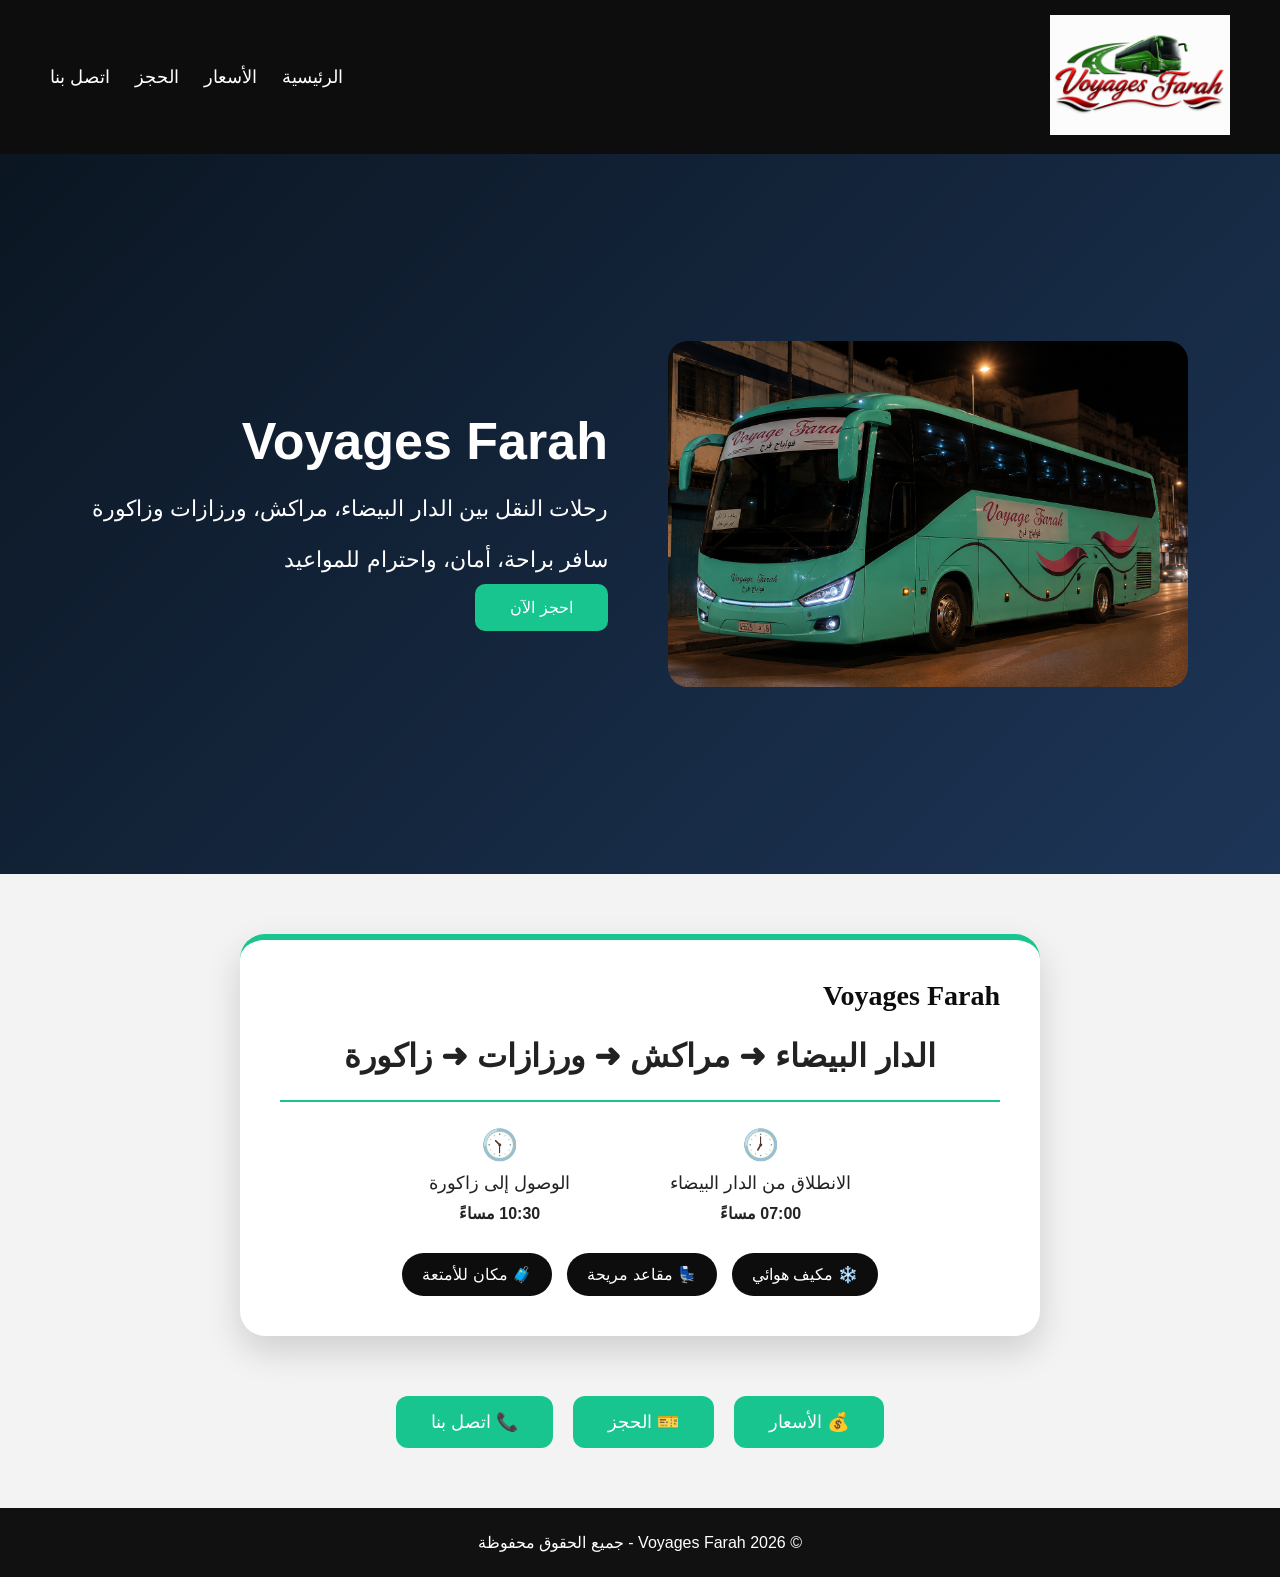
==== index.html @ c78483ba "Update index.html" ====
<!DOCTYPE html>
<html lang="ar" dir="rtl">

<head>

<meta charset="UTF-8">

<meta name="viewport" content="width=device-width, initial-scale=1.0">


<title>Voyages Farah - كازا مراكش ورزازات زاكورة</title>


<meta name="description" content="Voyages Farah شركة نقل المسافرين بين الدار البيضاء ومراكش وورزازات وزاكورة. رحلات مريحة، آمنة ومكيفة.">


<meta name="keywords" content="Voyages Farah, سفر كازا زاكورة, الدار البيضاء زاكورة, مراكش ورزازات, نقل المسافرين">


<meta name="author" content="Voyages Farah">


<link rel="stylesheet" href="style.css">

</head>


<body>


<header>

<div class="logo">
<img src="logo.png" alt="Voyages Farah">
</div>


<nav>

<ul>

<li><a href="#">الرئيسية</a></li>

<li><a href="#" onclick="showInfo('prices')">الأسعار</a></li>

<li><a href="#" onclick="showInfo('booking')">الحجز</a></li>

<li><a href="#" onclick="showInfo('contact')">اتصل بنا</a></li>

</ul>

</nav>

</header>




<section class="hero">


<img src="bus.png" alt="حافلة Voyages Farah للنقل">


<div class="hero-text">


<h1>Voyages Farah</h1>


<p>
رحلات النقل بين الدار البيضاء، مراكش، ورزازات وزاكورة
</p>


<p>
سافر براحة، أمان، واحترام للمواعيد
</p>



<a href="#" class="btn" onclick="showInfo('booking')">
احجز الآن
</a>


</div>


</section>






<section class="trip-card">


<div class="company-name">
Voyages Farah
</div>



<h2>
الدار البيضاء ➜ مراكش ➜ ورزازات ➜ زاكورة
</h2>



<div class="line"></div>



<div class="trip-info">


<div>

<span>🕖</span>

<p>الانطلاق من الدار البيضاء</p>

<strong>07:00 مساءً</strong>

</div>



<div>

<span>🕥</span>

<p>الوصول إلى زاكورة</p>

<strong>10:30 مساءً</strong>

</div>



</div>




<div class="features">


<span>❄️ مكيف هوائي</span>

<span>💺 مقاعد مريحة</span>

<span>🧳 مكان للأمتعة</span>


</div>


</section>






<section class="buttons">


<button onclick="showInfo('prices')">
💰 الأسعار
</button>



<button onclick="showInfo('booking')">
🎫 الحجز
</button>



<button onclick="showInfo('contact')">
📞 اتصل بنا
</button>



</section>






<div id="infoBox" class="info-box"></div>





<footer>

<p>
© 2026 Voyages Farah - جميع الحقوق محفوظة
</p>

</footer>







<script>


function showInfo(type){


let box=document.getElementById("infoBox");



if(type==="prices"){

box.innerHTML=`

<h3>💰 الأسعار</h3>

<p>
320 درهم بالنسبة للمتنقل من مدينة الدار البيضاء الى مدينة زاكورة, اما المتنقل عبر المدن التي تمر عليها الحافلة (مراكش - ورزازات - أكدز - تينزولين) فتختلف الأسعار حسب المسافة بين المدينتين.
</p>

`;

}



if(type==="booking"){


box.innerHTML=`

<h3>🎫 الحجز</h3>

<p>
لحجز مكانكم المرجو التواصل معنا
</p>

<p>
💬 واتساب: رقم الواتساب
</p>

<p>
📞 مكالمة: رقم الهاتف
</p>

`;

}




if(type==="contact"){


box.innerHTML=`

<h3>📞 اتصل بنا</h3>

<p>
اختار طريقة التواصل:
</p>

<p>
📞 مكالمة هاتفية
</p>

<p>
💬 واتساب
</p>

`;

}



box.style.display="block";


box.scrollIntoView({

behavior:"smooth"

});


}



</script>



</body>

</html>
---- style.css ----
*{
    margin:0;
    padding:0;
    box-sizing:border-box;
}

body{
    font-family:Arial, sans-serif;
    background:#f3f3f3;
    color:#222;
    direction:rtl;
}


/* الهيدر */

header{
    background:#0d0d0d;
    display:flex;
    justify-content:space-between;
    align-items:center;
    padding:15px 50px;
    position:sticky;
    top:0;
    z-index:10;
}

.logo img{
    width:180px;
}

nav ul{
    list-style:none;
    display:flex;
    gap:25px;
}

nav a{
    color:white;
    text-decoration:none;
    font-size:18px;
}


/* الواجهة */

.hero{
    min-height:80vh;
    display:flex;
    justify-content:center;
    align-items:center;
    gap:60px;
    padding:60px;
    background:linear-gradient(135deg,#0b1622,#1d3557);
    color:white;
    flex-wrap:wrap;
}

.hero img{
    width:520px;
    max-width:100%;
    border-radius:20px;
}

.hero-text h1{
    font-size:52px;
}

.hero-text p{
    font-size:22px;
    margin:25px 0;
}

.btn{
    background:#18c58f;
    color:white;
    padding:15px 35px;
    border-radius:10px;
    text-decoration:none;
}


/* بطاقة الرحلة */

.trip-card{

    width:90%;
    max-width:800px;

    margin:60px auto;

    background:white;

    padding:40px;

    border-radius:25px;

    box-shadow:0 15px 35px rgba(0,0,0,.15);

    border-top:6px solid #18c58f;

}



.company-name{

    text-align:right;

    font-size:28px;

    font-weight:bold;

    font-family:Georgia,serif;

    color:#0d0d0d;

    margin-bottom:25px;

}



.trip-card h2{

    text-align:center;

    font-size:32px;

    margin-bottom:25px;

}



.line{

    height:2px;

    background:#18c58f;

    margin:25px 0;

}



.trip-info{

    display:flex;

    justify-content:center;

    gap:80px;

    text-align:center;

}



.trip-info span{

    font-size:30px;

}


.trip-info p{

    margin:10px;

    font-size:18px;

}



.features{

    display:flex;

    justify-content:center;

    gap:15px;

    flex-wrap:wrap;

    margin-top:30px;

}



.features span{

    background:#0d0d0d;

    color:white;

    padding:12px 20px;

    border-radius:30px;

}



/* الأزرار */

.buttons{

    display:flex;

    justify-content:center;

    gap:20px;

    flex-wrap:wrap;

}



.buttons button{

    background:#18c58f;

    color:white;

    border:none;

    padding:15px 35px;

    border-radius:12px;

    font-size:18px;

    cursor:pointer;

}



/* المعلومات */

.info-box{

    display:none;

    width:90%;

    max-width:600px;

    margin:30px auto;

    background:white;

    padding:30px;

    border-radius:20px;

    text-align:center;

    box-shadow:0 10px 25px rgba(0,0,0,.15);

}



/* الفوتر */

footer{

    background:#111;

    color:white;

    text-align:center;

    padding:25px;

    margin-top:60px;

}



/* الهاتف */

@media(max-width:900px){

header{

flex-direction:column;

gap:20px;

}


nav ul{

flex-direction:column;

text-align:center;

}


.hero{

padding:30px;

}


.trip-info{

flex-direction:column;

gap:20px;

}

}
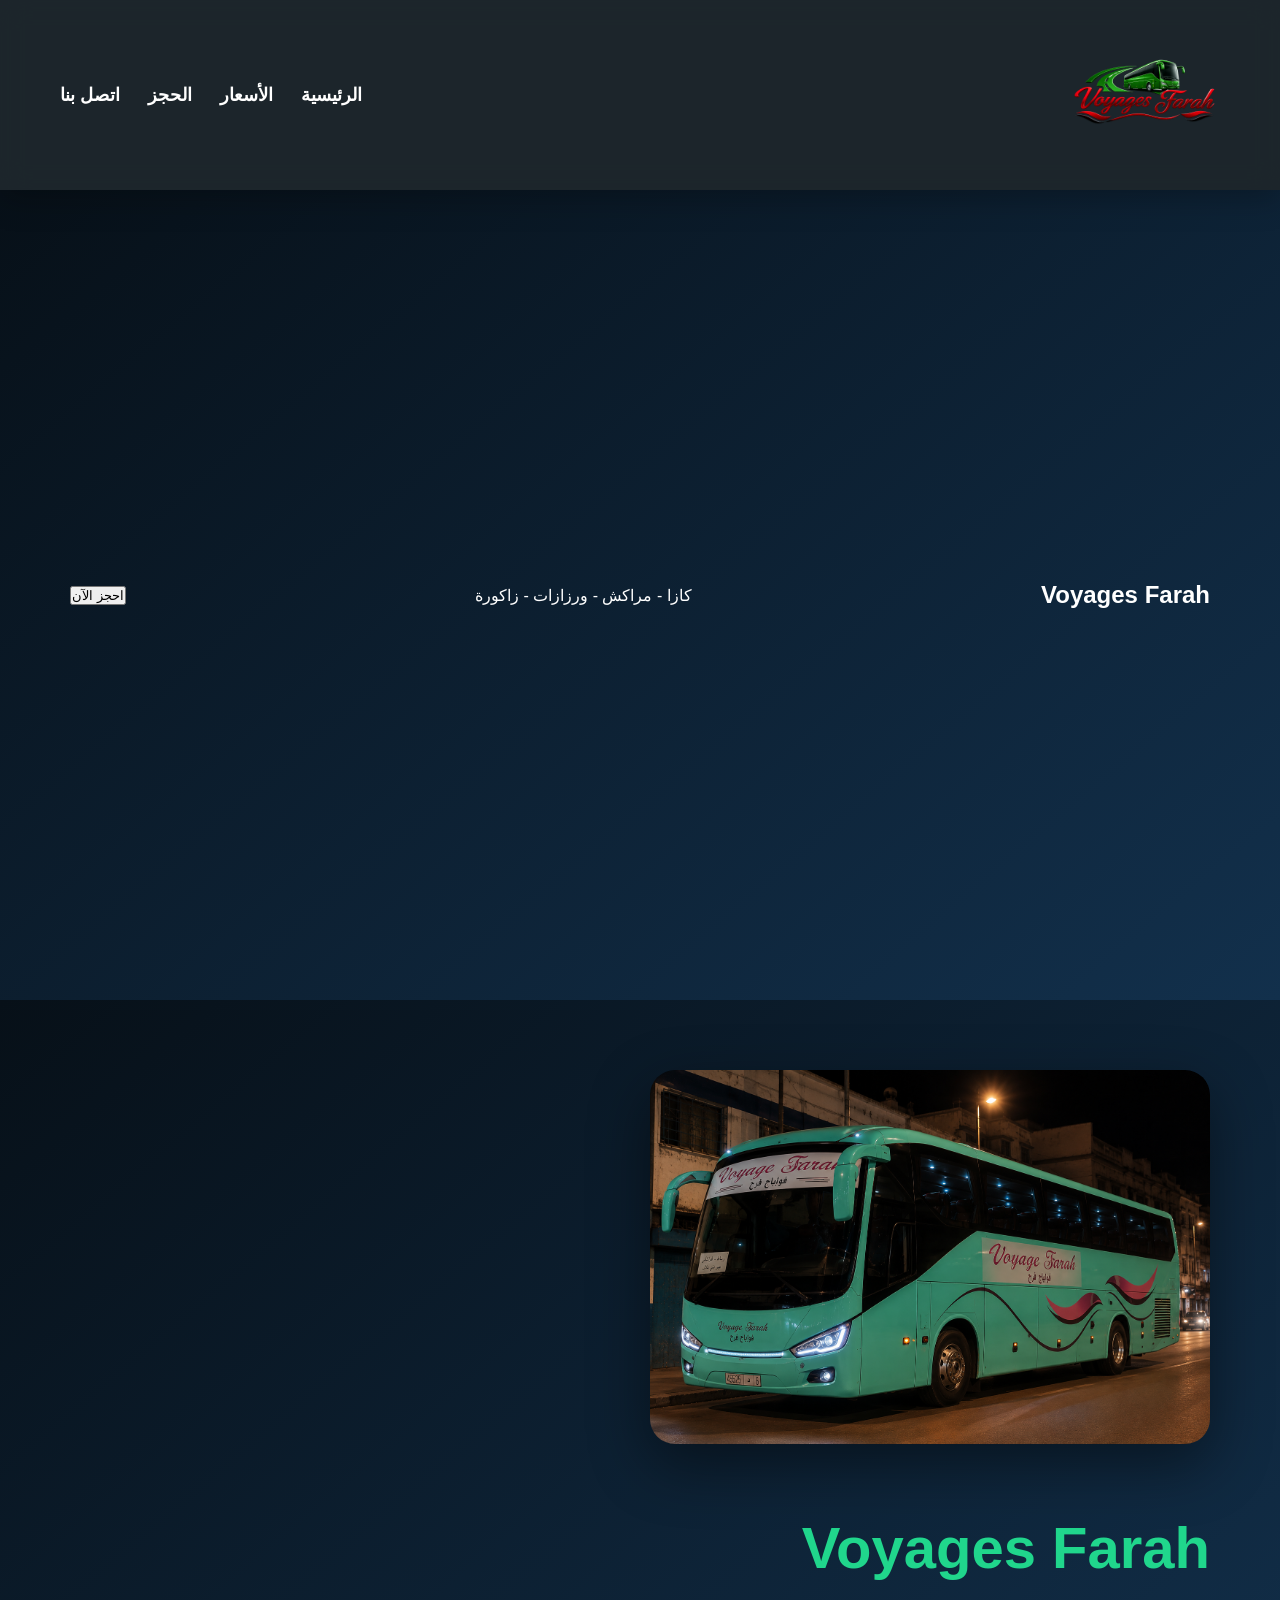
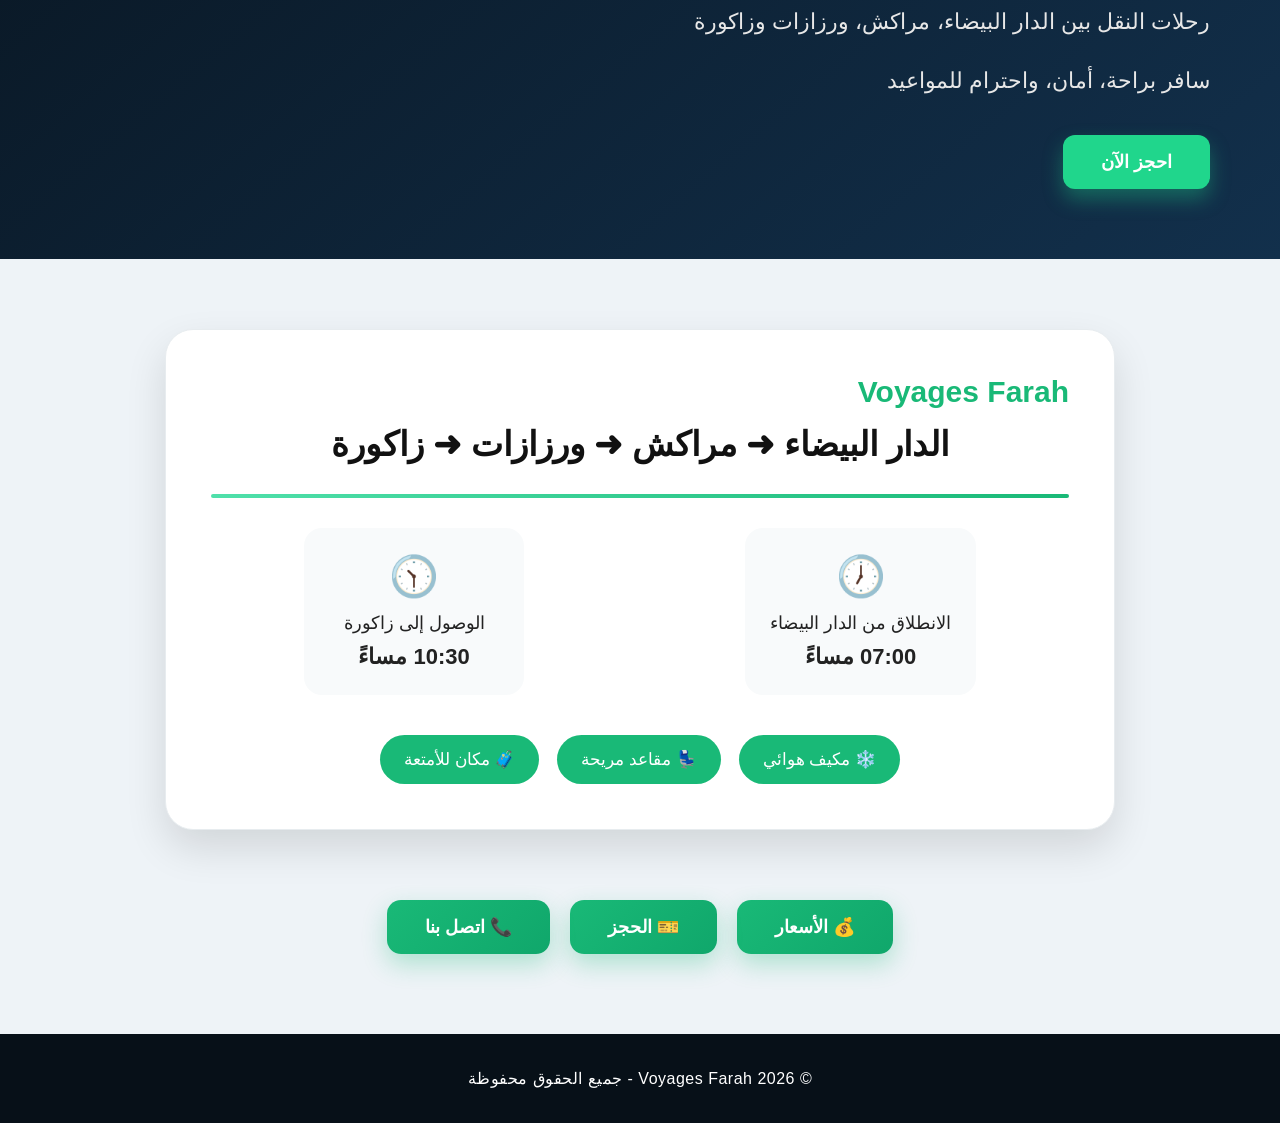
==== commit 33bafcd3: "Update index.html" ====
--- a/index.html
+++ b/index.html
@@ -7,26 +7,21 @@
 
 <meta name="viewport" content="width=device-width, initial-scale=1.0">
 
-
 <title>Voyages Farah - كازا مراكش ورزازات زاكورة</title>
 
-
 <meta name="description" content="Voyages Farah شركة نقل المسافرين بين الدار البيضاء ومراكش وورزازات وزاكورة. رحلات مريحة، آمنة ومكيفة.">
 
-
 <meta name="keywords" content="Voyages Farah, سفر كازا زاكورة, الدار البيضاء زاكورة, مراكش ورزازات, نقل المسافرين">
 
-
 <meta name="author" content="Voyages Farah">
 
+<link rel="icon" type="image/png" href="favicon.png">
 
 <link rel="stylesheet" href="style.css">
 
 </head>
 
-
 <body>
-
 
 <header>
 
@@ -34,7 +29,6 @@
 <img src="logo.png" alt="Voyages Farah">
 </div>
 
-
 <nav>
 
 <ul>
@@ -52,153 +46,96 @@
 </nav>
 
 </header>
-
-
-
-
 <section class="hero">
 
+<h1>Voyages Farah</h1>
+
+<p>كازا - مراكش - ورزازات - زاكورة</p>
+
+<button>احجز الآن</button>
+
+</section>
+
+<section class="hero">
 
 <img src="bus.png" alt="حافلة Voyages Farah للنقل">
 
-
 <div class="hero-text">
 
-
 <h1>Voyages Farah</h1>
 
-
 <p>
 رحلات النقل بين الدار البيضاء، مراكش، ورزازات وزاكورة
 </p>
 
-
 <p>
 سافر براحة، أمان، واحترام للمواعيد
 </p>
-
-
 
 <a href="#" class="btn" onclick="showInfo('booking')">
 احجز الآن
 </a>
 
-
-</div>
-
-
-</section>
-
-
-
-
-
+</div>
+
+</section>
 
 <section class="trip-card">
-
 
 <div class="company-name">
 Voyages Farah
 </div>
-
-
 
 <h2>
 الدار البيضاء ➜ مراكش ➜ ورزازات ➜ زاكورة
 </h2>
 
-
-
 <div class="line"></div>
 
-
-
 <div class="trip-info">
 
-
 <div>
-
 <span>🕖</span>
-
 <p>الانطلاق من الدار البيضاء</p>
-
 <strong>07:00 مساءً</strong>
-
-</div>
-
-
+</div>
 
 <div>
-
 <span>🕥</span>
-
 <p>الوصول إلى زاكورة</p>
-
 <strong>10:30 مساءً</strong>
-
-</div>
-
-
-
-</div>
-
-
-
+</div>
+
+</div>
 
 <div class="features">
 
-
 <span>❄️ مكيف هوائي</span>
-
 <span>💺 مقاعد مريحة</span>
-
 <span>🧳 مكان للأمتعة</span>
 
-
-</div>
-
-
-</section>
-
-
-
-
-
+</div>
+
+</section>
 
 <section class="buttons">
-
 
 <button onclick="showInfo('prices')">
 💰 الأسعار
 </button>
 
-
-
 <button onclick="showInfo('booking')">
 🎫 الحجز
 </button>
 
-
-
 <button onclick="showInfo('contact')">
 📞 اتصل بنا
 </button>
 
-
-
-</section>
-
-
-
-
-
+</section>
 
 <div id="infoBox" class="info-box"></div>
 
-
-
-
-
 <footer>
 
 <p>
@@ -207,22 +144,12 @@
 
 </footer>
 
-
-
-
-
-
-
 <script>
 
-
 function showInfo(type){
 
-
 let box=document.getElementById("infoBox");
 
-
-
 if(type==="prices"){
 
 box.innerHTML=`
@@ -230,18 +157,15 @@
 <h3>💰 الأسعار</h3>
 
 <p>
-320 درهم بالنسبة للمتنقل من مدينة الدار البيضاء الى مدينة زاكورة, اما المتنقل عبر المدن التي تمر عليها الحافلة (مراكش - ورزازات - أكدز - تينزولين) فتختلف الأسعار حسب المسافة بين المدينتين.
+320 درهم بالنسبة للمتنقل من مدينة الدار البيضاء إلى مدينة زاكورة، أما المتنقل عبر المدن التي تمر عليها الحافلة (مراكش - ورزازات - أكدز - تينزولين) فتختلف الأسعار حسب المسافة بين المدينتين.
 </p>
 
 `;
 
 }
 
-
-
 if(type==="booking"){
 
-
 box.innerHTML=`
 
 <h3>🎫 الحجز</h3>
@@ -262,12 +186,8 @@
 
 }
 
-
-
-
 if(type==="contact"){
 
-
 box.innerHTML=`
 
 <h3>📞 اتصل بنا</h3>
@@ -288,26 +208,16 @@
 
 }
 
-
-
 box.style.display="block";
 
-
 box.scrollIntoView({
-
 behavior:"smooth"
-
 });
 
-
-}
-
-
+}
 
 </script>
 
-
-
 </body>
 
 </html>
--- a/style.css
+++ b/style.css
@@ -1,326 +1,724 @@
+/* ===========================
+   RESET
+=========================== */
+
 *{
     margin:0;
     padding:0;
     box-sizing:border-box;
 }
 
+html{
+    scroll-behavior:smooth;
+}
+
 body{
-    font-family:Arial, sans-serif;
-    background:#f3f3f3;
+    font-family:Arial,sans-serif;
+    direction:rtl;
+    background:#eef3f7;
     color:#222;
-    direction:rtl;
-}
-
-
-/* الهيدر */
+    overflow-x:hidden;
+}
+
+/* ===========================
+   HEADER
+=========================== */
 
 header{
-    background:#0d0d0d;
+
+    position:sticky;
+    top:0;
+    z-index:999;
+
     display:flex;
     justify-content:space-between;
     align-items:center;
-    padding:15px 50px;
-    position:sticky;
-    top:0;
-    z-index:10;
+
+    padding:18px 60px;
+
+    background:rgba(10,20,25,.92);
+
+    backdrop-filter:blur(14px);
+
+    box-shadow:0 8px 30px rgba(0,0,0,.25);
+
 }
 
 .logo img{
-    width:180px;
-}
+    width:150px;
+    height:150px;
+    object-fit:contain;
+    transition:.4s;
+}
+
+.logo img:hover{
+    transform:scale(1.05);
+}
+
 
 nav ul{
     list-style:none;
     display:flex;
-    gap:25px;
+    gap:28px;
+    flex-direction:row;
+    align-items:center;
+    padding:0;
 }
 
 nav a{
+
     color:white;
+
     text-decoration:none;
+
     font-size:18px;
-}
-
-
-/* الواجهة */
+
+    font-weight:bold;
+
+    transition:.35s;
+
+    position:relative;
+
+}
+
+nav a:hover{
+
+    color:#20d68c;
+
+}
+
+nav a::after{
+
+    content:"";
+
+    position:absolute;
+
+    bottom:-8px;
+    right:0;
+
+    width:0;
+
+    height:3px;
+
+    background:#20d68c;
+
+    transition:.35s;
+
+}
+
+nav a:hover::after{
+
+    width:100%;
+
+}
+
+/* ===========================
+   HERO
+=========================== */
 
 .hero{
-    min-height:80vh;
+
+    min-height:90vh;
+
     display:flex;
+
+    align-items:center;
+
+    justify-content:space-between;
+
+    gap:70px;
+
+    padding:70px;
+
+    background:
+    linear-gradient(140deg,#071018,#12304c);
+
+    color:white;
+
+    flex-wrap:wrap;
+
+}
+
+.hero img{
+
+    width:560px;
+
+    max-width:100%;
+
+    border-radius:25px;
+
+    filter:drop-shadow(0 20px 30px rgba(0,0,0,.45));
+
+    transition:.5s;
+
+}
+
+.hero img:hover{
+
+    transform:translateY(-10px);
+
+}
+
+.hero-text{
+
+    max-width:520px;
+
+}
+
+.hero-text h1{
+
+    font-size:58px;
+
+    margin-bottom:20px;
+
+    color:#20d68c;
+
+}
+
+.hero-text p{
+
+    font-size:22px;
+
+    line-height:1.9;
+
+    margin-bottom:18px;
+
+    color:#e7e7e7;
+
+}
+
+.btn{
+
+    display:inline-block;
+
+    margin-top:15px;
+
+    background:#20d68c;
+
+    color:white;
+
+    text-decoration:none;
+
+    padding:16px 38px;
+
+    border-radius:12px;
+
+    font-size:18px;
+
+    font-weight:bold;
+
+    transition:.35s;
+
+    box-shadow:0 10px 20px rgba(32,214,140,.35);
+
+}
+
+.btn:hover{
+
+    transform:translateY(-4px);
+
+    background:#15bf78;
+
+}
+/* ===========================
+   TRIP CARD
+=========================== */
+
+.trip-card{
+
+    width:92%;
+    max-width:950px;
+
+    margin:70px auto;
+
+    background:#ffffff;
+
+    border-radius:28px;
+
+    padding:45px;
+
+    box-shadow:0 18px 40px rgba(0,0,0,.12);
+
+    border:1px solid #e7ecef;
+
+    transition:.35s;
+
+}
+
+.trip-card:hover{
+
+    transform:translateY(-8px);
+
+    box-shadow:0 22px 45px rgba(0,0,0,.18);
+
+}
+
+.company-name{
+
+    font-size:30px;
+
+    font-weight:bold;
+
+    color:#19b977;
+
+    margin-bottom:15px;
+
+}
+
+.trip-card h2{
+
+    text-align:center;
+
+    font-size:34px;
+
+    color:#111;
+
+    margin-bottom:25px;
+
+}
+
+.line{
+
+    width:100%;
+
+    height:4px;
+
+    background:linear-gradient(to left,#19b977,#4fe0aa);
+
+    border-radius:20px;
+
+    margin:30px 0;
+
+}
+
+.trip-info{
+
+    display:flex;
+
+    justify-content:space-around;
+
+    align-items:center;
+
+    gap:35px;
+
+    text-align:center;
+
+    flex-wrap:wrap;
+
+}
+
+.trip-info div{
+
+    background:#f8fafb;
+
+    padding:25px;
+
+    border-radius:18px;
+
+    min-width:220px;
+
+    transition:.35s;
+
+}
+
+.trip-info div:hover{
+
+    background:#19b977;
+
+    color:white;
+
+    transform:translateY(-6px);
+
+}
+
+.trip-info span{
+
+    font-size:40px;
+
+    display:block;
+
+    margin-bottom:12px;
+
+}
+
+.trip-info p{
+
+    font-size:18px;
+
+    margin-bottom:10px;
+
+}
+
+.trip-info strong{
+
+    font-size:22px;
+
+}
+
+.features{
+
+    display:flex;
+
     justify-content:center;
+
+    gap:18px;
+
+    flex-wrap:wrap;
+
+    margin-top:40px;
+
+}
+
+.features span{
+
+    background:#19b977;
+
+    color:white;
+
+    padding:14px 24px;
+
+    border-radius:50px;
+
+    font-size:17px;
+
+    transition:.3s;
+
+}
+
+.features span:hover{
+
+    background:#111;
+
+}
+
+/* ===========================
+   BUTTONS
+=========================== */
+
+.buttons{
+
+    margin-top:50px;
+
+    display:flex;
+
+    justify-content:center;
+
+    gap:20px;
+
+    flex-wrap:wrap;
+
+}
+
+.buttons button{
+
+    background:linear-gradient(135deg,#19b977,#10a76b);
+
+    color:white;
+
+    border:none;
+
+    border-radius:14px;
+
+    padding:16px 38px;
+
+    font-size:18px;
+
+    font-weight:bold;
+
+    cursor:pointer;
+
+    transition:.35s;
+
+    box-shadow:0 10px 25px rgba(25,185,119,.30);
+
+}
+
+.buttons button:hover{
+
+    transform:translateY(-5px);
+
+    background:#111;
+
+}
+
+/* ===========================
+   INFO BOX
+=========================== */
+
+.info-box{
+
+    display:none;
+
+    width:92%;
+
+    max-width:700px;
+
+    margin:40px auto;
+
+    background:white;
+
+    border-radius:24px;
+
+    padding:35px;
+
+    box-shadow:0 18px 40px rgba(0,0,0,.15);
+
+    line-height:2;
+
+    text-align:center;
+
+}
+
+.info-box h3{
+
+    color:#19b977;
+
+    margin-bottom:18px;
+
+    font-size:30px;
+
+}
+/* ===========================
+   FOOTER
+=========================== */
+
+footer{
+
+    margin-top:80px;
+
+    background:#071018;
+
+    color:white;
+
+    text-align:center;
+
+    padding:35px 20px;
+
+    font-size:16px;
+
+    letter-spacing:.5px;
+
+}
+
+/* ===========================
+   SCROLLBAR
+=========================== */
+
+::-webkit-scrollbar{
+
+    width:10px;
+
+}
+
+::-webkit-scrollbar-track{
+
+    background:#e8ecef;
+
+}
+
+::-webkit-scrollbar-thumb{
+
+    background:#19b977;
+
+    border-radius:20px;
+
+}
+
+::-webkit-scrollbar-thumb:hover{
+
+    background:#0f9c64;
+
+}
+
+/* ===========================
+   ANIMATIONS
+=========================== */
+
+.hero,
+.trip-card,
+.buttons,
+.info-box{
+
+    animation:fadeUp .8s ease;
+
+}
+
+@keyframes fadeUp{
+
+    from{
+
+        opacity:0;
+
+        transform:translateY(40px);
+
+    }
+
+    to{
+
+        opacity:1;
+
+        transform:translateY(0);
+
+    }
+
+}
+
+/* ===========================
+   MOBILE
+=========================== */
+
+@media(max-width:900px){
+
+header{
+
+    flex-direction:column;
+
+    gap:18px;
+
+    padding:20px;
+
+}
+
+.logo img{
+
+    width:150px;
+
+}
+
+nav ul{
+
+    flex-direction:column;
+
     align-items:center;
-    gap:60px;
-    padding:60px;
-    background:linear-gradient(135deg,#0b1622,#1d3557);
-    color:white;
-    flex-wrap:wrap;
+
+    gap:15px;
+
+}
+
+.hero{
+
+    padding:40px 20px;
+
+    text-align:center;
+
+    justify-content:center;
+
 }
 
 .hero img{
-    width:520px;
-    max-width:100%;
-    border-radius:20px;
+
+    width:100%;
+
+    max-width:420px;
+
 }
 
 .hero-text h1{
-    font-size:52px;
+
+    font-size:42px;
+
 }
 
 .hero-text p{
+
+    font-size:19px;
+
+}
+
+.trip-card{
+
+    padding:28px;
+
+}
+
+.trip-card h2{
+
+    font-size:26px;
+
+}
+
+.trip-info{
+
+    flex-direction:column;
+
+}
+
+.trip-info div{
+
+    width:100%;
+
+}
+
+.features{
+
+    gap:12px;
+
+}
+
+.features span{
+
+    width:100%;
+
+    text-align:center;
+
+}
+
+.buttons{
+
+    flex-direction:column;
+
+    align-items:center;
+
+}
+
+.buttons button{
+
+    width:90%;
+
+}
+
+.info-box{
+
+    width:95%;
+
+    padding:25px;
+
+}
+
+}
+
+@media(max-width:500px){
+
+.hero-text h1{
+
+    font-size:34px;
+
+}
+
+.hero-text p{
+
+    font-size:17px;
+
+}
+
+.btn{
+
+    width:100%;
+
+    text-align:center;
+
+}
+
+.company-name{
+
+    font-size:24px;
+
+}
+
+.trip-card h2{
+
     font-size:22px;
-    margin:25px 0;
-}
-
-.btn{
-    background:#18c58f;
-    color:white;
-    padding:15px 35px;
-    border-radius:10px;
-    text-decoration:none;
-}
-
-
-/* بطاقة الرحلة */
-
-.trip-card{
-
-    width:90%;
-    max-width:800px;
-
-    margin:60px auto;
-
-    background:white;
-
-    padding:40px;
-
-    border-radius:25px;
-
-    box-shadow:0 15px 35px rgba(0,0,0,.15);
-
-    border-top:6px solid #18c58f;
-
-}
-
-
-
-.company-name{
-
-    text-align:right;
-
-    font-size:28px;
-
-    font-weight:bold;
-
-    font-family:Georgia,serif;
-
-    color:#0d0d0d;
-
-    margin-bottom:25px;
-
-}
-
-
-
-.trip-card h2{
-
-    text-align:center;
-
-    font-size:32px;
-
-    margin-bottom:25px;
-
-}
-
-
-
-.line{
-
-    height:2px;
-
-    background:#18c58f;
-
-    margin:25px 0;
-
-}
-
-
-
-.trip-info{
-
-    display:flex;
-
-    justify-content:center;
-
-    gap:80px;
-
-    text-align:center;
-
-}
-
-
-
-.trip-info span{
-
-    font-size:30px;
-
-}
-
-
-.trip-info p{
-
-    margin:10px;
-
-    font-size:18px;
-
-}
-
-
-
-.features{
-
-    display:flex;
-
-    justify-content:center;
-
-    gap:15px;
-
-    flex-wrap:wrap;
-
-    margin-top:30px;
-
-}
-
-
-
-.features span{
-
-    background:#0d0d0d;
-
-    color:white;
-
-    padding:12px 20px;
-
-    border-radius:30px;
-
-}
-
-
-
-/* الأزرار */
-
-.buttons{
-
-    display:flex;
-
-    justify-content:center;
-
-    gap:20px;
-
-    flex-wrap:wrap;
-
-}
-
-
-
-.buttons button{
-
-    background:#18c58f;
-
-    color:white;
-
-    border:none;
-
-    padding:15px 35px;
-
-    border-radius:12px;
-
-    font-size:18px;
-
-    cursor:pointer;
-
-}
-
-
-
-/* المعلومات */
-
-.info-box{
-
-    display:none;
-
-    width:90%;
-
-    max-width:600px;
-
-    margin:30px auto;
-
-    background:white;
-
-    padding:30px;
-
-    border-radius:20px;
-
-    text-align:center;
-
-    box-shadow:0 10px 25px rgba(0,0,0,.15);
-
-}
-
-
-
-/* الفوتر */
-
-footer{
-
-    background:#111;
-
-    color:white;
-
-    text-align:center;
-
-    padding:25px;
-
-    margin-top:60px;
-
-}
-
-
-
-/* الهاتف */
-
-@media(max-width:900px){
-
-header{
-
-flex-direction:column;
-
-gap:20px;
-
-}
-
-
-nav ul{
-
-flex-direction:column;
-
-text-align:center;
-
-}
-
-
-.hero{
-
-padding:30px;
-
-}
-
-
-.trip-info{
-
-flex-direction:column;
-
-gap:20px;
-
-}
-
-}
+
+}
+
+}
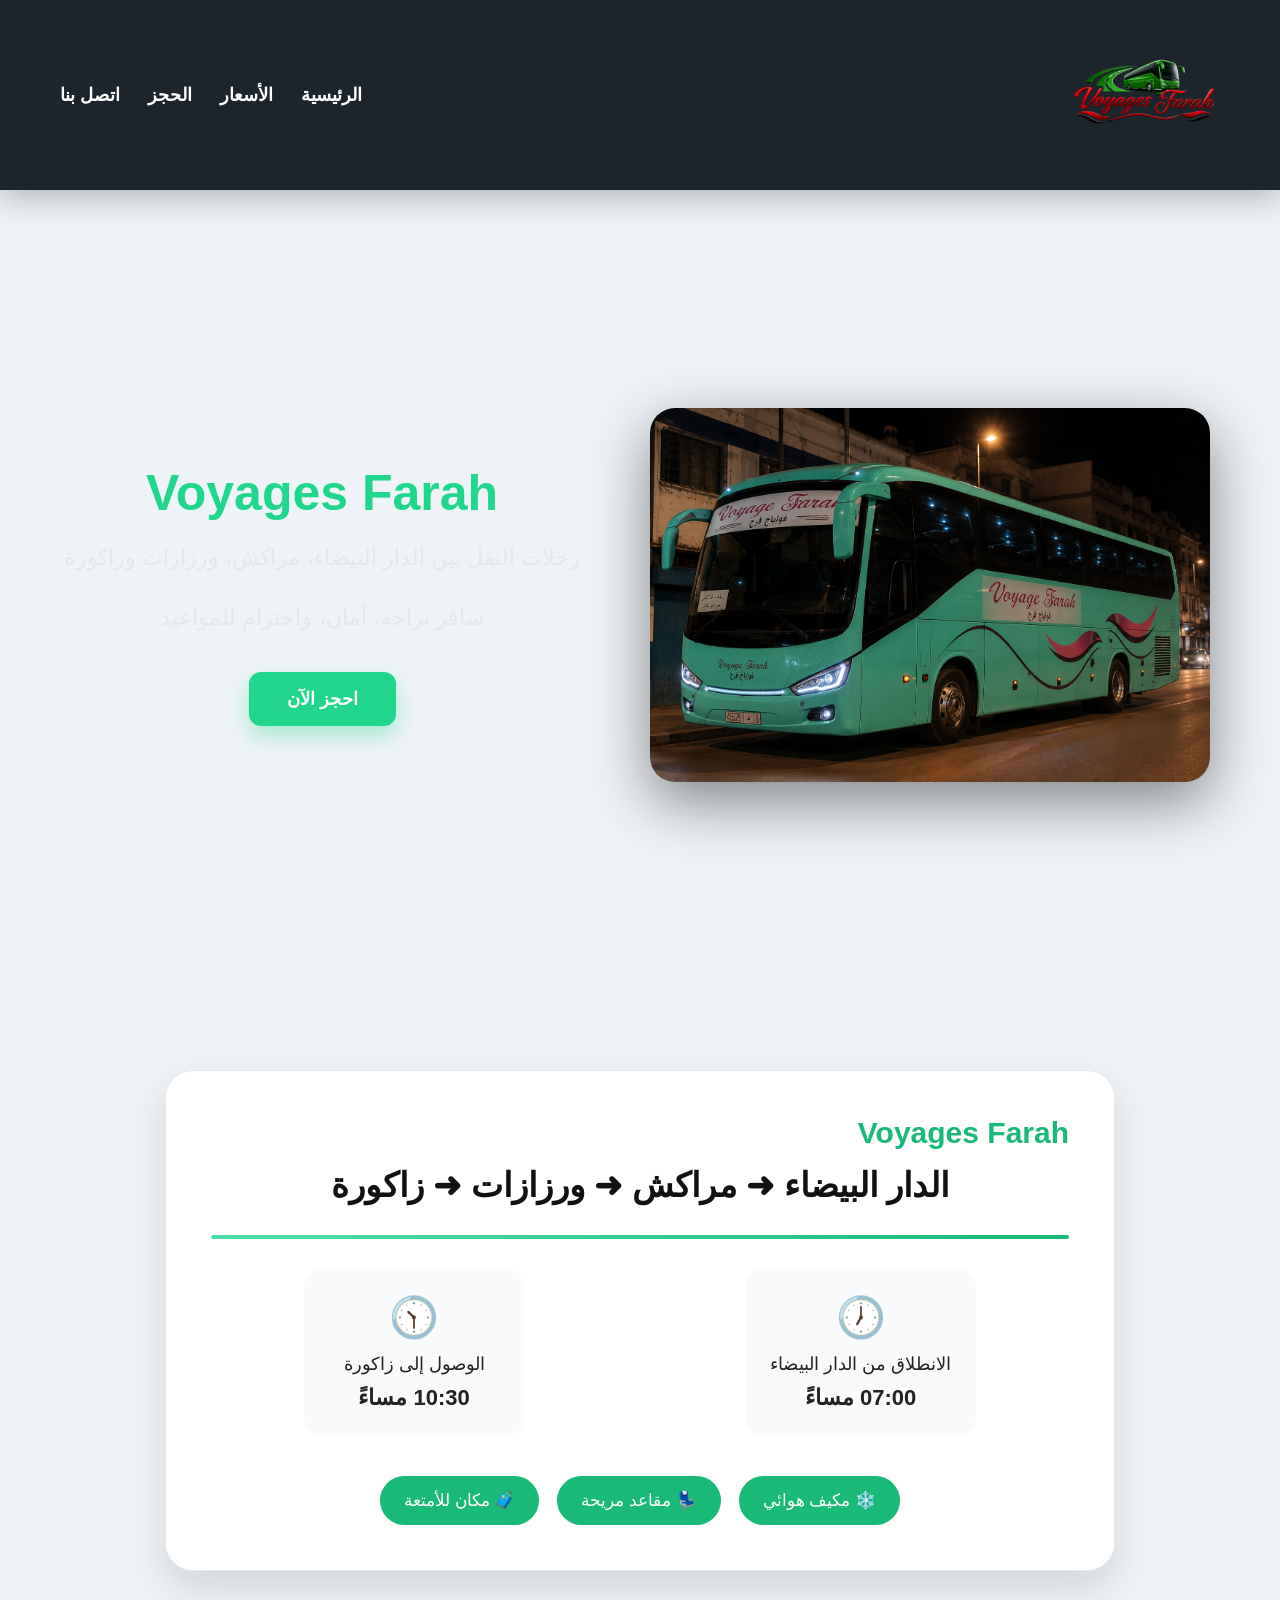
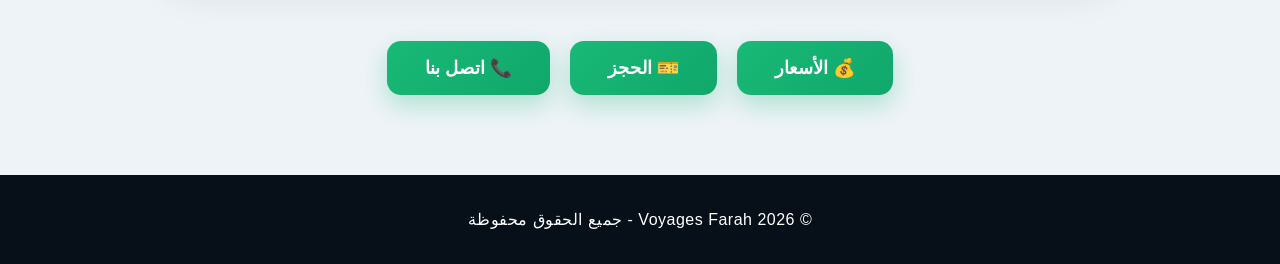
==== commit 4ed64f73: "Update index.html" ====
--- a/index.html
+++ b/index.html
@@ -46,15 +46,6 @@
 </nav>
 
 </header>
-<section class="hero">
-
-<h1>Voyages Farah</h1>
-
-<p>كازا - مراكش - ورزازات - زاكورة</p>
-
-<button>احجز الآن</button>
-
-</section>
 
 <section class="hero">
 
--- a/style.css
+++ b/style.css
@@ -722,3 +722,31 @@
 }
 
 }
+.hero{
+    height:70vh;
+    display:flex;
+    flex-direction:column;
+    justify-content:center;
+    align-items:center;
+    text-align:center;
+    background:url("bus.jpg") center/cover;
+    color:white;
+}
+
+.hero h1{
+    font-size:50px;
+    margin-bottom:15px;
+}
+
+.hero p{
+    font-size:22px;
+}
+
+.hero button{
+    margin-top:25px;
+    padding:12px 30px;
+    border:none;
+    border-radius:25px;
+    cursor:pointer;
+    font-size:18px;
+}
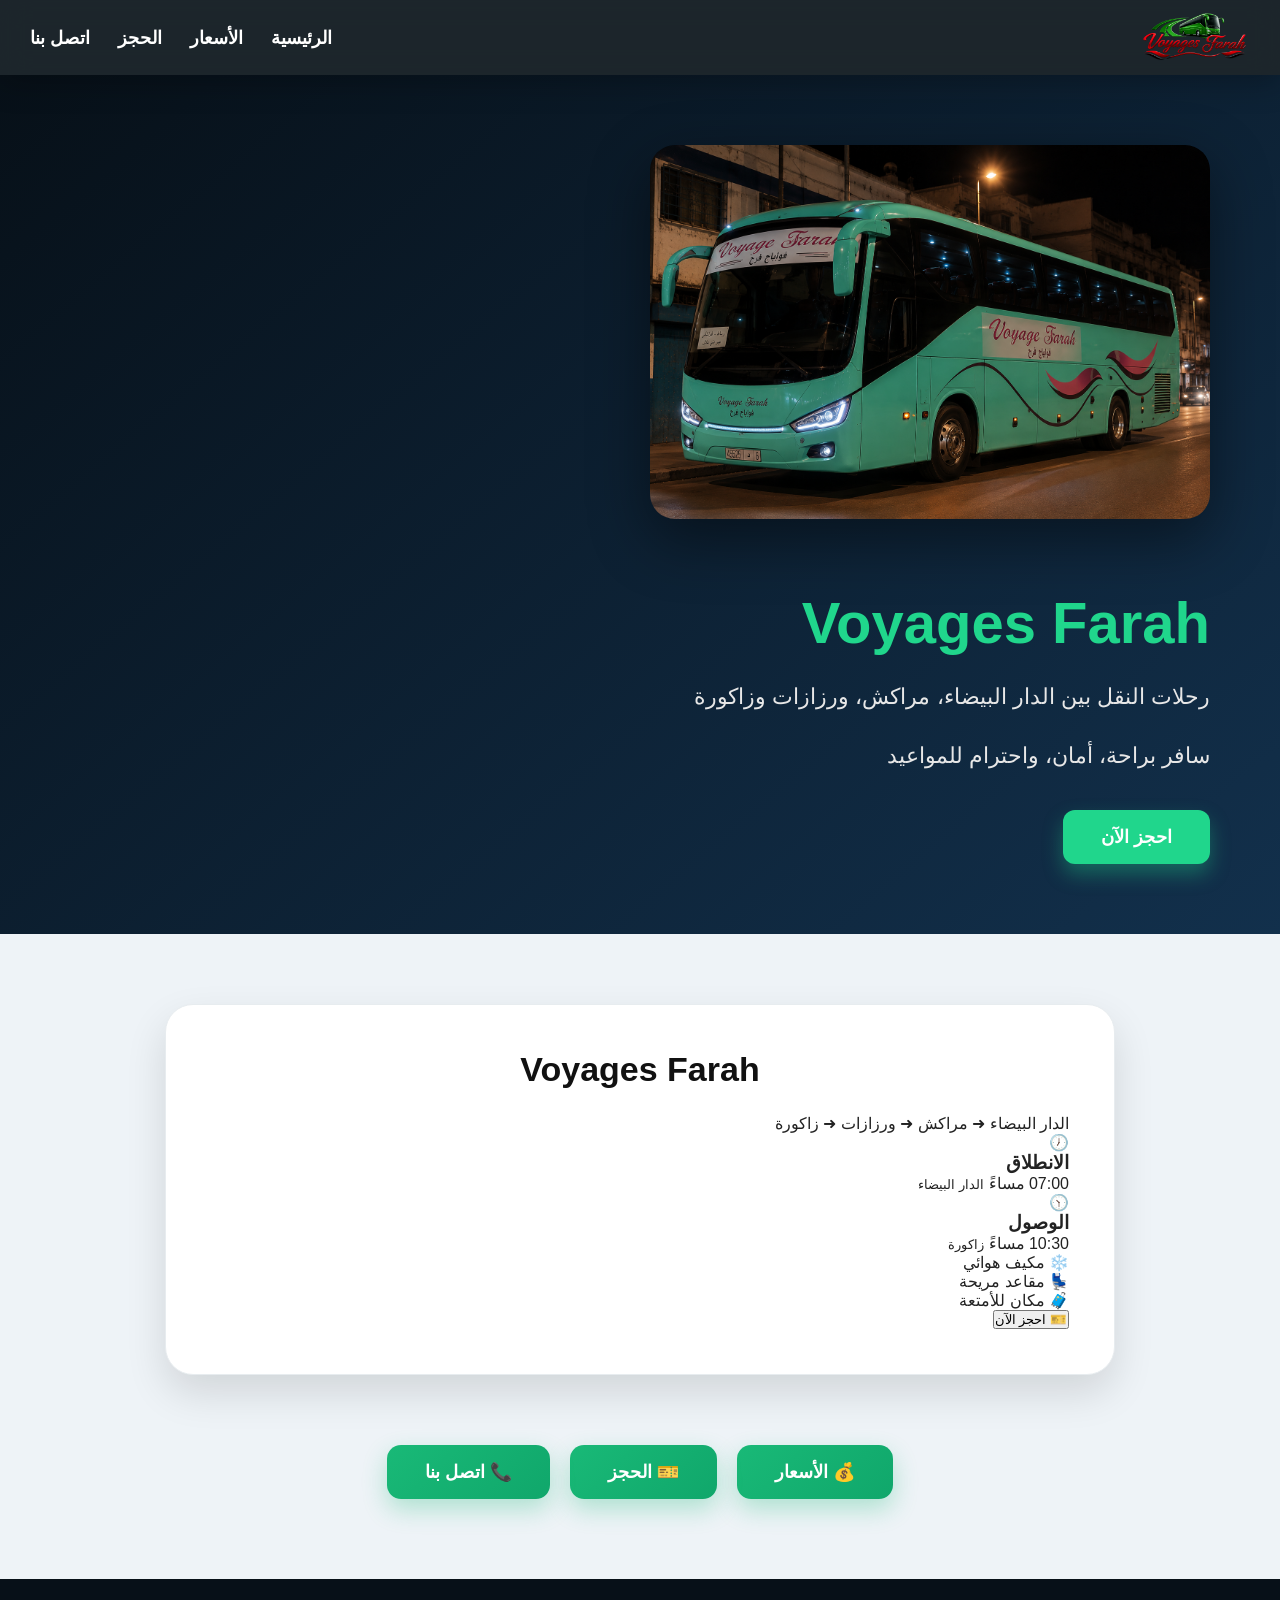
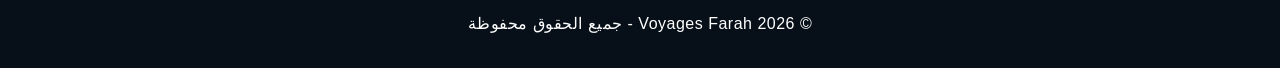
==== commit 9811ae9d: "Update index.html" ====
--- a/index.html
+++ b/index.html
@@ -73,38 +73,43 @@
 
 <section class="trip-card">
 
-<div class="company-name">
-Voyages Farah
-</div>
-
-<h2>
-الدار البيضاء ➜ مراكش ➜ ورزازات ➜ زاكورة
-</h2>
-
-<div class="line"></div>
-
-<div class="trip-info">
-
-<div>
-<span>🕖</span>
-<p>الانطلاق من الدار البيضاء</p>
-<strong>07:00 مساءً</strong>
-</div>
-
-<div>
-<span>🕥</span>
-<p>الوصول إلى زاكورة</p>
-<strong>10:30 مساءً</strong>
-</div>
-
-</div>
-
-<div class="features">
-
-<span>❄️ مكيف هوائي</span>
-<span>💺 مقاعد مريحة</span>
-<span>🧳 مكان للأمتعة</span>
-
+<div class="trip-header">
+    <h2>Voyages Farah</h2>
+    <p>الدار البيضاء ➜ مراكش ➜ ورزازات ➜ زاكورة</p>
+</div>
+
+<div class="trip-line"></div>
+
+<div class="trip-times">
+
+    <div class="time-box">
+        <div class="icon">🕖</div>
+        <h3>الانطلاق</h3>
+        <span>07:00 مساءً</span>
+        <small>الدار البيضاء</small>
+    </div>
+
+    <div class="time-box">
+        <div class="icon">🕥</div>
+        <h3>الوصول</h3>
+        <span>10:30 مساءً</span>
+        <small>زاكورة</small>
+    </div>
+
+</div>
+
+<div class="trip-features">
+
+    <div class="feature">❄️ مكيف هوائي</div>
+
+    <div class="feature">💺 مقاعد مريحة</div>
+
+    <div class="feature">🧳 مكان للأمتعة</div>
+
+</div>
+
+<div class="trip-button">
+    <button onclick="showInfo('booking')">🎫 احجز الآن</button>
 </div>
 
 </section>
--- a/style.css
+++ b/style.css
@@ -25,7 +25,6 @@
 =========================== */
 
 header{
-
     position:sticky;
     top:0;
     z-index:999;
@@ -34,21 +33,20 @@
     justify-content:space-between;
     align-items:center;
 
-    padding:18px 60px;
+    padding:6px 30px;
+    height:75px;
 
     background:rgba(10,20,25,.92);
-
     backdrop-filter:blur(14px);
-
     box-shadow:0 8px 30px rgba(0,0,0,.25);
-
 }
 
 .logo img{
-    width:150px;
-    height:150px;
+    width:110px;
+    height:auto;
     object-fit:contain;
     transition:.4s;
+    display:block;
 }
 
 .logo img:hover{
@@ -722,31 +720,3 @@
 }
 
 }
-.hero{
-    height:70vh;
-    display:flex;
-    flex-direction:column;
-    justify-content:center;
-    align-items:center;
-    text-align:center;
-    background:url("bus.jpg") center/cover;
-    color:white;
-}
-
-.hero h1{
-    font-size:50px;
-    margin-bottom:15px;
-}
-
-.hero p{
-    font-size:22px;
-}
-
-.hero button{
-    margin-top:25px;
-    padding:12px 30px;
-    border:none;
-    border-radius:25px;
-    cursor:pointer;
-    font-size:18px;
-}
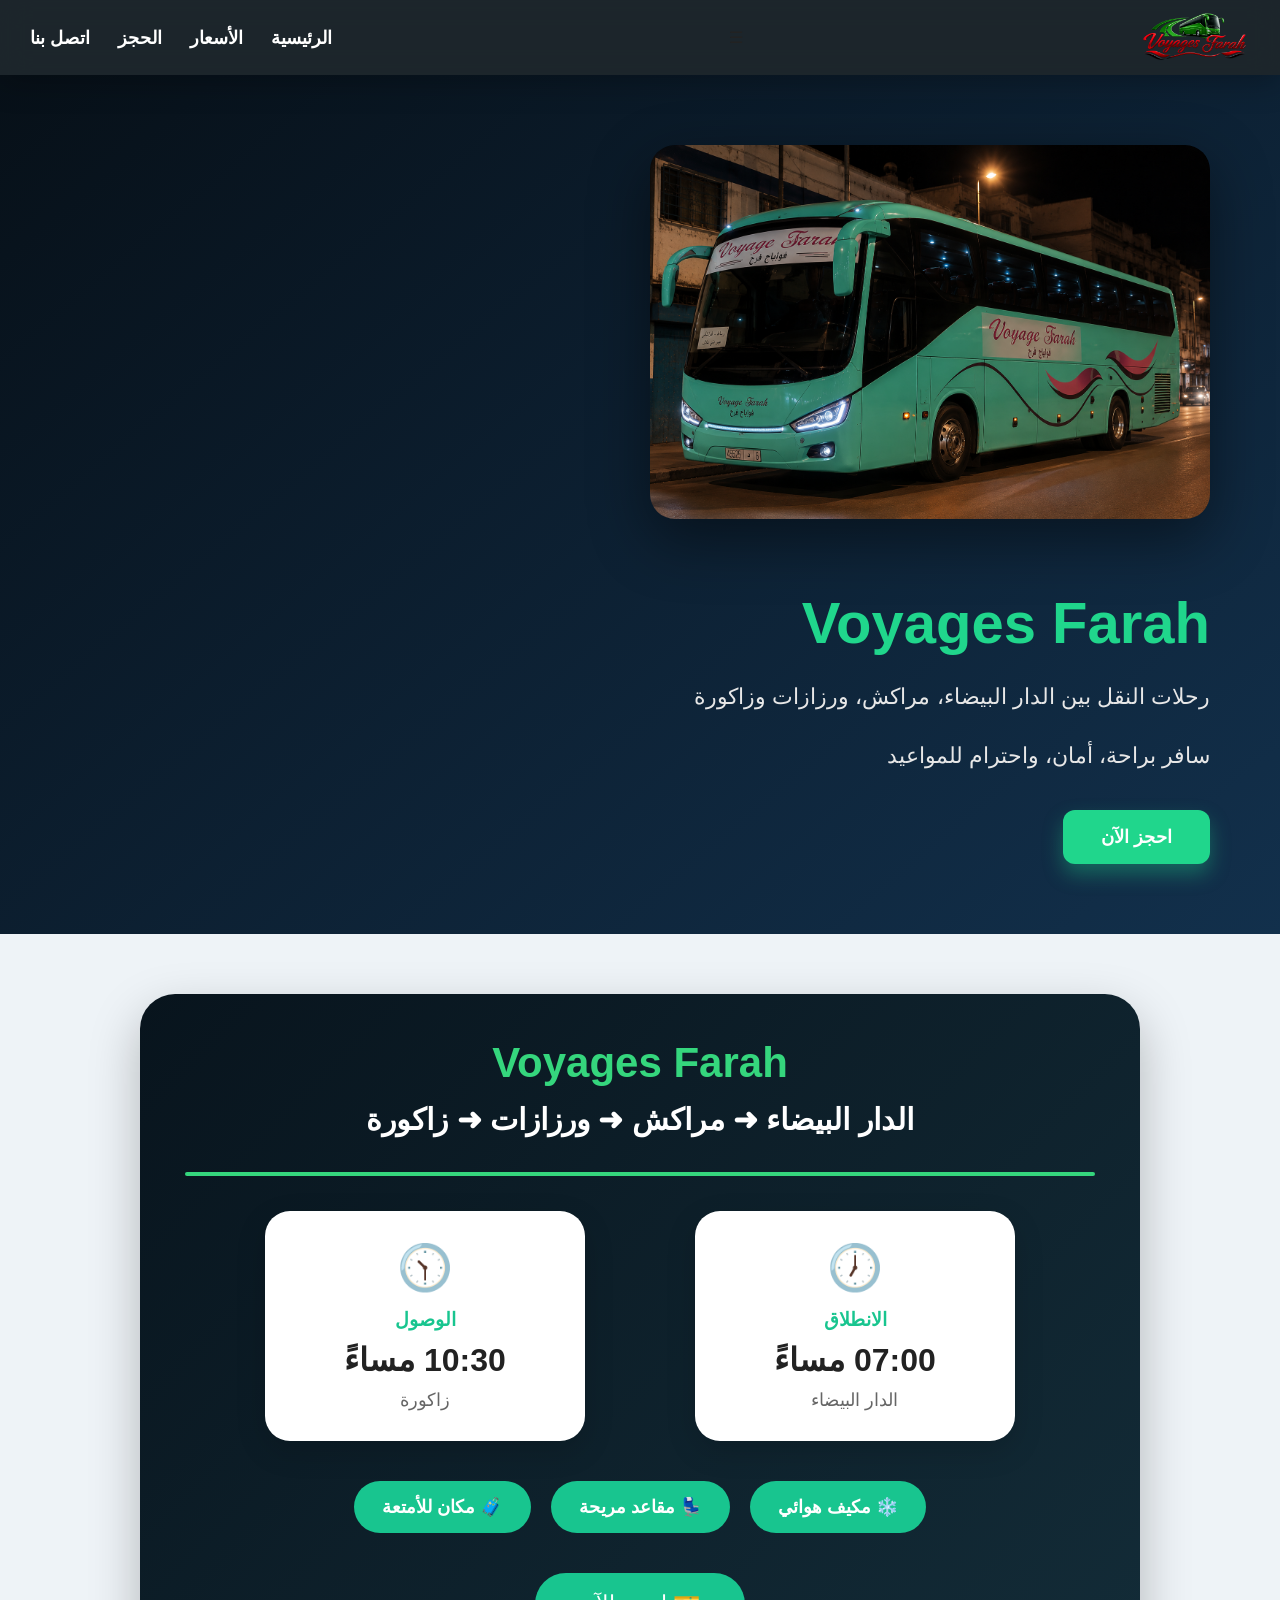
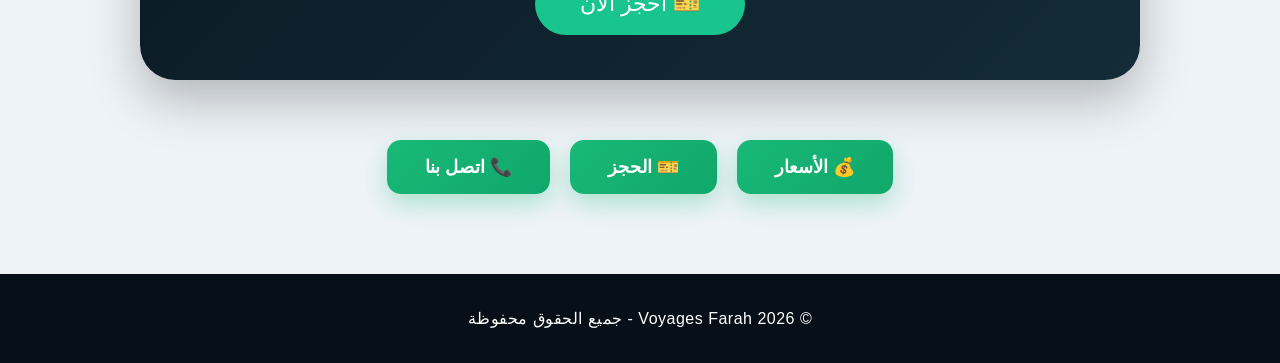
==== commit 02900b6b: "Update index.html" ====
--- a/index.html
+++ b/index.html
@@ -25,25 +25,29 @@
 
 <header>
 
-<div class="logo">
-<img src="logo.png" alt="Voyages Farah">
-</div>
-
-<nav>
-
-<ul>
-
-<li><a href="#">الرئيسية</a></li>
-
-<li><a href="#" onclick="showInfo('prices')">الأسعار</a></li>
-
-<li><a href="#" onclick="showInfo('booking')">الحجز</a></li>
-
-<li><a href="#" onclick="showInfo('contact')">اتصل بنا</a></li>
-
-</ul>
-
-</nav>
+    <div class="logo">
+        <img src="logo.png" alt="Voyages Farah">
+    </div>
+
+    <div class="menu-toggle" onclick="toggleMenu()">
+        ☰
+    </div>
+
+    <nav>
+
+        <ul>
+
+            <li><a href="#">الرئيسية</a></li>
+
+            <li><a href="#" onclick="showInfo('prices')">الأسعار</a></li>
+
+            <li><a href="#" onclick="showInfo('booking')">الحجز</a></li>
+
+            <li><a href="#" onclick="showInfo('contact')">اتصل بنا</a></li>
+
+        </ul>
+
+    </nav>
 
 </header>
 
--- a/style.css
+++ b/style.css
@@ -218,156 +218,134 @@
     background:#15bf78;
 
 }
-/* ===========================
-   TRIP CARD
-=========================== */
+/* ===== بطاقة الرحلة الجديدة ===== */
 
 .trip-card{
-
-    width:92%;
-    max-width:950px;
-
-    margin:70px auto;
-
-    background:#ffffff;
-
-    border-radius:28px;
-
+    width:90%;
+    max-width:1000px;
+    margin:60px auto;
+    background:linear-gradient(135deg,#08141d,#132c38);
+    border-radius:35px;
     padding:45px;
-
-    box-shadow:0 18px 40px rgba(0,0,0,.12);
-
-    border:1px solid #e7ecef;
-
-    transition:.35s;
-
-}
-
-.trip-card:hover{
-
-    transform:translateY(-8px);
-
-    box-shadow:0 22px 45px rgba(0,0,0,.18);
-
-}
-
-.company-name{
-
+    color:white;
+    box-shadow:0 20px 50px rgba(0,0,0,.25);
+    overflow:hidden;
+}
+
+.trip-header{
+    text-align:center;
+}
+
+.trip-header h2{
+    color:#35d67d;
+    font-size:42px;
+    margin-bottom:15px;
+}
+
+.trip-header p{
     font-size:30px;
-
     font-weight:bold;
-
-    color:#19b977;
-
+}
+
+.trip-line{
+    width:100%;
+    height:4px;
+    background:#35d67d;
+    border-radius:10px;
+    margin:35px 0;
+}
+
+.trip-times{
+    display:flex;
+    justify-content:space-evenly;
+    gap:30px;
+    flex-wrap:wrap;
+}
+
+.time-box{
+    background:white;
+    color:#222;
+    width:320px;
+    padding:30px;
+    border-radius:25px;
+    text-align:center;
+    box-shadow:0 10px 30px rgba(0,0,0,.15);
+}
+
+.time-box .icon{
+    font-size:45px;
     margin-bottom:15px;
-
-}
-
-.trip-card h2{
-
+}
+
+.time-box h3{
+    color:#18c58f;
+    margin-bottom:10px;
+}
+
+.time-box span{
+    display:block;
+    font-size:32px;
+    font-weight:bold;
+    margin:10px 0;
+}
+
+.time-box small{
+    font-size:18px;
+    color:#666;
+}
+
+.trip-features{
+    display:flex;
+    justify-content:center;
+    gap:20px;
+    flex-wrap:wrap;
+    margin:40px 0;
+}
+
+.feature{
+    background:#18c58f;
+    color:white;
+    padding:15px 28px;
+    border-radius:50px;
+    font-size:18px;
+    font-weight:bold;
+}
+
+.trip-button{
     text-align:center;
-
-    font-size:34px;
-
-    color:#111;
-
-    margin-bottom:25px;
-
-}
-
-.line{
-
+}
+
+.trip-button button{
+    background:#18c58f;
+    color:white;
+    border:none;
+    padding:18px 45px;
+    border-radius:50px;
+    font-size:22px;
+    cursor:pointer;
+    transition:.3s;
+}
+
+.trip-button button:hover{
+    background:#14a777;
+    transform:scale(1.05);
+}
+
+@media(max-width:900px){
+
+.trip-header h2{
+    font-size:32px;
+}
+
+.trip-header p{
+    font-size:22px;
+}
+
+.time-box{
     width:100%;
-
-    height:4px;
-
-    background:linear-gradient(to left,#19b977,#4fe0aa);
-
-    border-radius:20px;
-
-    margin:30px 0;
-
-}
-
-.trip-info{
-
-    display:flex;
-
-    justify-content:space-around;
-
-    align-items:center;
-
-    gap:35px;
-
-    text-align:center;
-
-    flex-wrap:wrap;
-
-}
-
-.trip-info div{
-
-    background:#f8fafb;
-
-    padding:25px;
-
-    border-radius:18px;
-
-    min-width:220px;
-
-    transition:.35s;
-
-}
-
-.trip-info div:hover{
-
-    background:#19b977;
-
-    color:white;
-
-    transform:translateY(-6px);
-
-}
-
-.trip-info span{
-
-    font-size:40px;
-
-    display:block;
-
-    margin-bottom:12px;
-
-}
-
-.trip-info p{
-
-    font-size:18px;
-
-    margin-bottom:10px;
-
-}
-
-.trip-info strong{
-
-    font-size:22px;
-
-}
-
-.features{
-
-    display:flex;
-
-    justify-content:center;
-
-    gap:18px;
-
-    flex-wrap:wrap;
-
-    margin-top:40px;
-
-}
-
-.features span{
+}
+
+}
 
     background:#19b977;
 
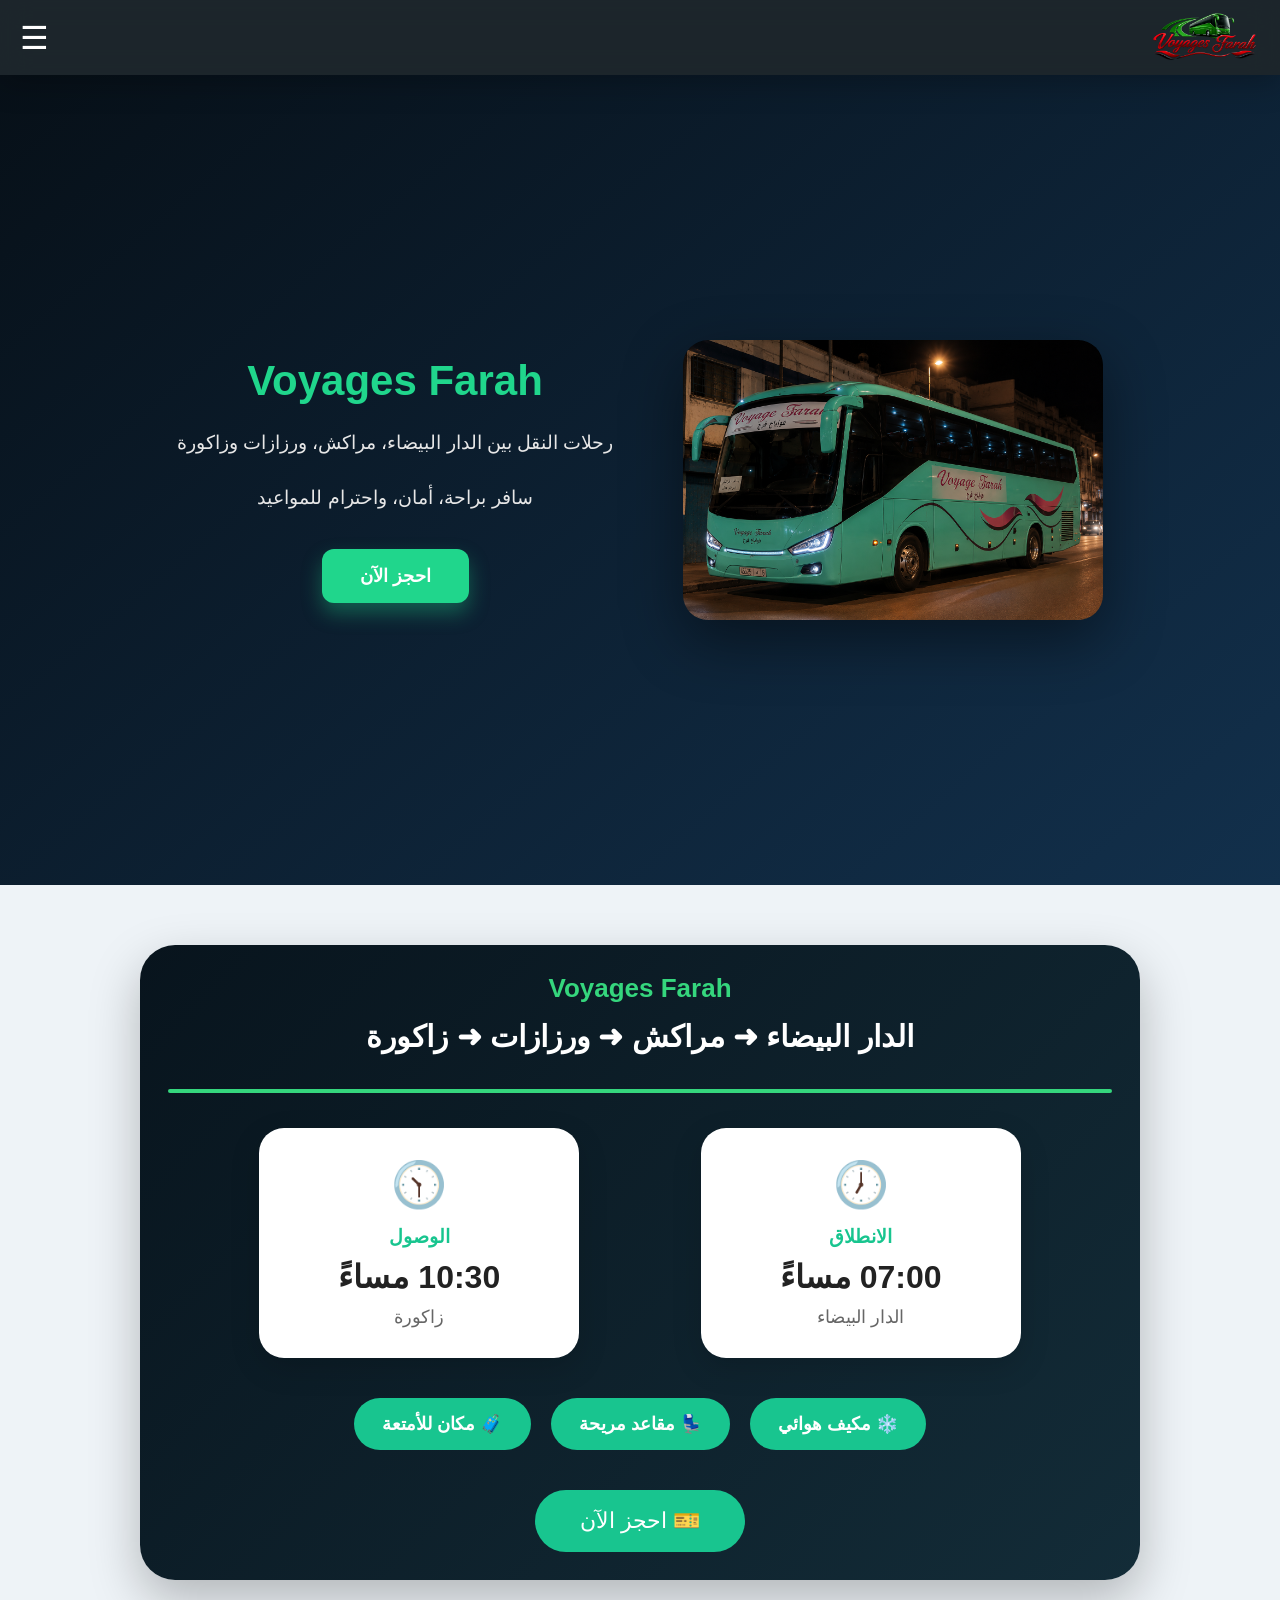
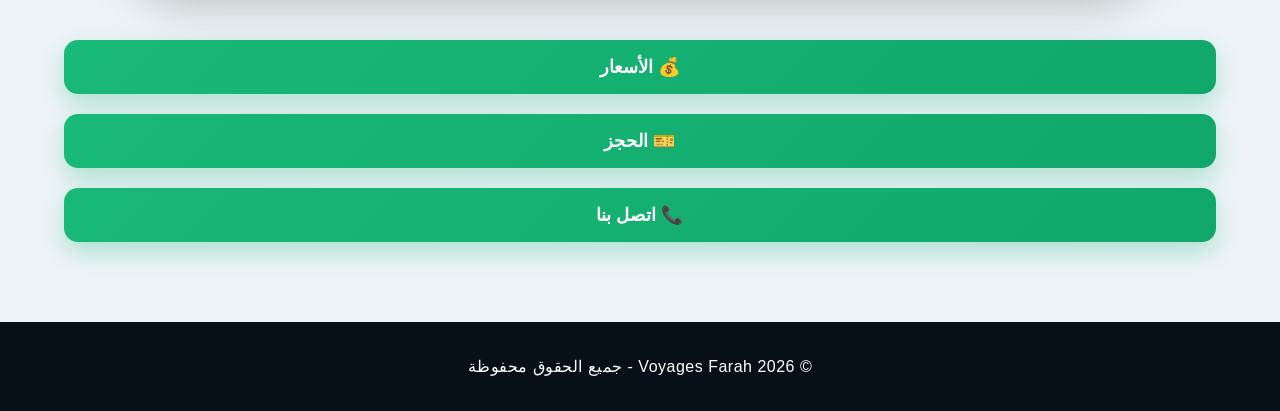
==== commit 3005896f: "Update index.html" ====
--- a/index.html
+++ b/index.html
@@ -215,7 +215,20 @@
 });
 
 }
-
+function toggleMenu(){
+
+    const nav = document.querySelector("nav");
+    const menu = document.querySelector(".menu-toggle");
+
+    nav.classList.toggle("active");
+
+    if(nav.classList.contains("active")){
+        menu.innerHTML = "✖";
+    }else{
+        menu.innerHTML = "☰";
+    }
+
+}
 </script>
 
 </body>
--- a/style.css
+++ b/style.css
@@ -330,6 +330,12 @@
     background:#14a777;
     transform:scale(1.05);
 }
+.menu-toggle{
+    display:none;
+    font-size:32px;
+    color:white;
+    cursor:pointer;
+}
 
 @media(max-width:900px){
 
@@ -543,156 +549,162 @@
    MOBILE
 =========================== */
 
-@media(max-width:900px){
-
 header{
-
+    flex-direction:row;
+    justify-content:space-between;
+    align-items:center;
+    padding:15px 20px;
+}
+
+.logo img{
+    width:110px;
+}
+
+.menu-toggle{
+    display:block;
+    font-size:32px;
+    color:white;
+    cursor:pointer;
+}
+
+nav{
+    display:none;
+    width:100%;
+}
+
+nav.active{
+    display:block;
+}
+
+nav ul{
     flex-direction:column;
-
-    gap:18px;
-
-    padding:20px;
-
-}
-
-.logo img{
-
-    width:150px;
-
-}
-
-nav ul{
+    align-items:center;
+    gap:15px;
+    margin-top:15px;
+}
+
+.hero{
+
+    padding:40px 20px;
+
+    text-align:center;
+
+    justify-content:center;
+
+}
+
+.hero img{
+
+    width:100%;
+
+    max-width:420px;
+
+}
+
+.hero-text h1{
+
+    font-size:42px;
+
+}
+
+.hero-text p{
+
+    font-size:19px;
+
+}
+
+.trip-card{
+
+    padding:28px;
+
+}
+
+.trip-card h2{
+
+    font-size:26px;
+
+}
+
+.trip-info{
 
     flex-direction:column;
 
+}
+
+.trip-info div{
+
+    width:100%;
+
+}
+
+.features{
+
+    gap:12px;
+
+}
+
+.features span{
+
+    width:100%;
+
+    text-align:center;
+
+}
+
+.buttons{
+
+    flex-direction:column;
+
     align-items:center;
 
-    gap:15px;
-
-}
-
-.hero{
-
-    padding:40px 20px;
+}
+
+.buttons button{
+
+    width:90%;
+
+}
+
+.info-box{
+
+    width:95%;
+
+    padding:25px;
+
+}
+
+}
+
+@media(max-width:500px){
+
+.hero-text h1{
+
+    font-size:34px;
+
+}
+
+.hero-text p{
+
+    font-size:17px;
+
+}
+
+.btn{
+
+    width:100%;
 
     text-align:center;
 
-    justify-content:center;
-
-}
-
-.hero img{
-
-    width:100%;
-
-    max-width:420px;
-
-}
-
-.hero-text h1{
-
-    font-size:42px;
-
-}
-
-.hero-text p{
-
-    font-size:19px;
-
-}
-
-.trip-card{
-
-    padding:28px;
+}
+
+.company-name{
+
+    font-size:24px;
 
 }
 
 .trip-card h2{
 
-    font-size:26px;
-
-}
-
-.trip-info{
-
-    flex-direction:column;
-
-}
-
-.trip-info div{
-
-    width:100%;
-
-}
-
-.features{
-
-    gap:12px;
-
-}
-
-.features span{
-
-    width:100%;
-
-    text-align:center;
-
-}
-
-.buttons{
-
-    flex-direction:column;
-
-    align-items:center;
-
-}
-
-.buttons button{
-
-    width:90%;
-
-}
-
-.info-box{
-
-    width:95%;
-
-    padding:25px;
-
-}
-
-}
-
-@media(max-width:500px){
-
-.hero-text h1{
-
-    font-size:34px;
-
-}
-
-.hero-text p{
-
-    font-size:17px;
-
-}
-
-.btn{
-
-    width:100%;
-
-    text-align:center;
-
-}
-
-.company-name{
-
-    font-size:24px;
-
-}
-
-.trip-card h2{
-
     font-size:22px;
 
 }
